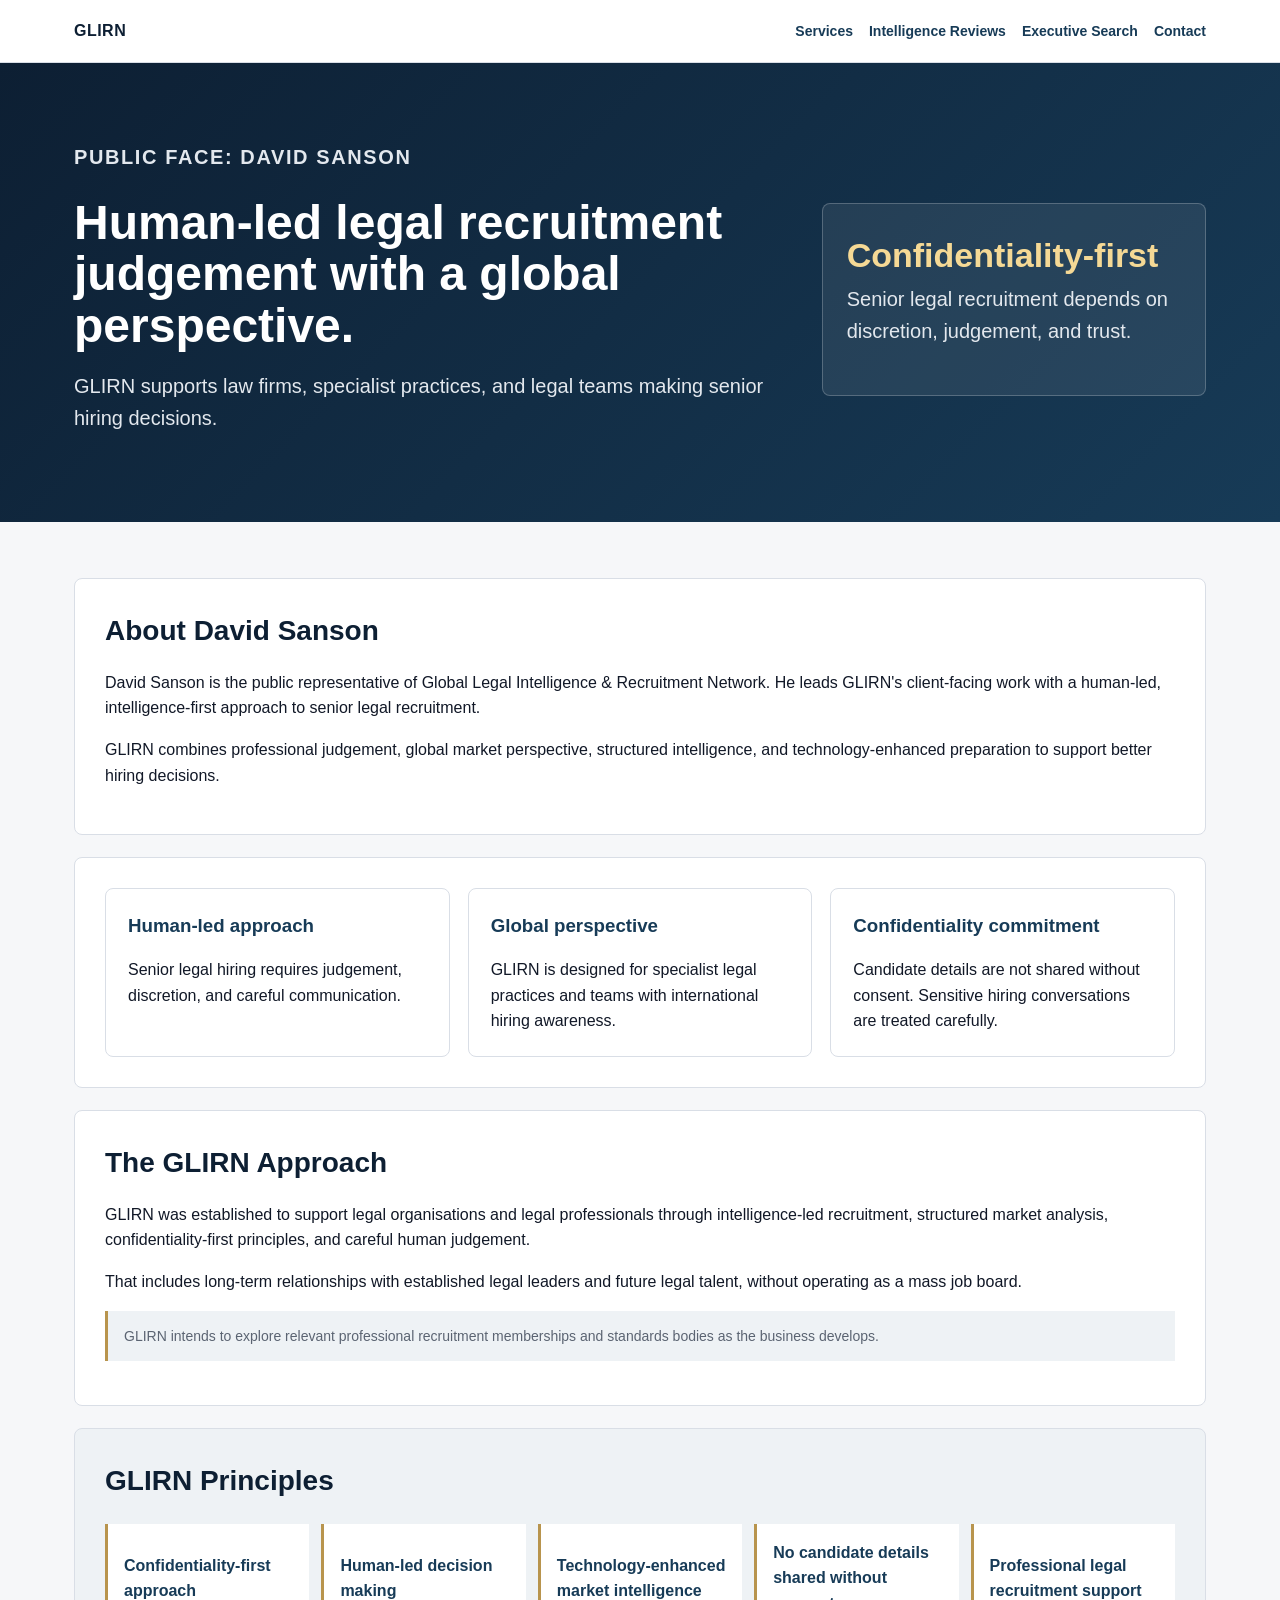
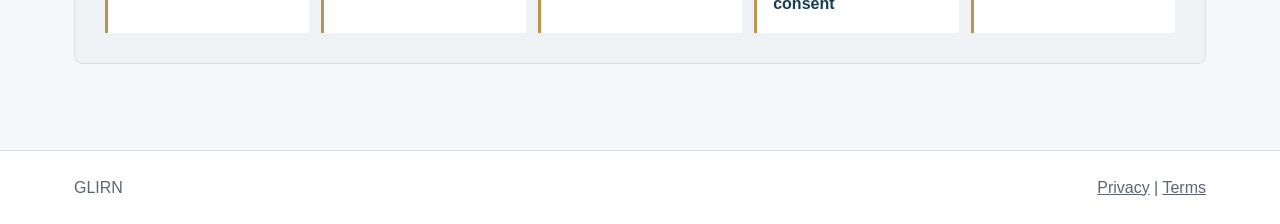
==== public/about.html @ fb08d6c9 "GLIRN Mission 102 live deployment ready" ====
<!doctype html>
<html lang="en">
<head><meta charset="utf-8"><meta name="viewport" content="width=device-width, initial-scale=1"><title>About David Sanson | GLIRN</title><link rel="stylesheet" href="styles.css"></head>
<body>
<header class="site-header"><nav class="nav"><a class="brand" href="index.html">GLIRN</a><div class="nav-links"><a href="services.html">Services</a><a href="intelligence-review.html">Intelligence Reviews</a><a href="executive-search.html">Executive Search</a><a href="contact.html">Contact</a></div></nav></header>
<section class="hero"><div class="hero-inner"><div><p class="eyebrow">Public face: David Sanson</p><h1>Human-led legal recruitment judgement with a global perspective.</h1><p>GLIRN supports law firms, specialist practices, and legal teams making senior hiring decisions.</p></div><div class="hero-panel"><strong>Confidentiality-first</strong><p>Senior legal recruitment depends on discretion, judgement, and trust.</p></div></div></section>
<main>
<section class="section"><h2>About David Sanson</h2><p>David Sanson is the public representative of Global Legal Intelligence & Recruitment Network. He leads GLIRN's client-facing work with a human-led, intelligence-first approach to senior legal recruitment.</p><p>GLIRN combines professional judgement, global market perspective, structured intelligence, and technology-enhanced preparation to support better hiring decisions.</p></section>
<section class="section grid"><div class="card"><h3>Human-led approach</h3><p>Senior legal hiring requires judgement, discretion, and careful communication.</p></div><div class="card"><h3>Global perspective</h3><p>GLIRN is designed for specialist legal practices and teams with international hiring awareness.</p></div><div class="card"><h3>Confidentiality commitment</h3><p>Candidate details are not shared without consent. Sensitive hiring conversations are treated carefully.</p></div></section>
<section class="section"><h2>The GLIRN Approach</h2><p>GLIRN was established to support legal organisations and legal professionals through intelligence-led recruitment, structured market analysis, confidentiality-first principles, and careful human judgement.</p><p>That includes long-term relationships with established legal leaders and future legal talent, without operating as a mass job board.</p><p class="standards-note">GLIRN intends to explore relevant professional recruitment memberships and standards bodies as the business develops.</p></section>
<section class="section principles"><h2>GLIRN Principles</h2><div class="principles-grid"><span>Confidentiality-first approach</span><span>Human-led decision making</span><span>Technology-enhanced market intelligence</span><span>No candidate details shared without consent</span><span>Professional legal recruitment support</span></div></section>
</main>
<footer class="footer"><div class="footer-inner"><span>GLIRN</span><span><a href="privacy.html">Privacy</a> | <a href="terms.html">Terms</a></span></div></footer>
</body>
</html>
---- public/styles.css ----
:root{
  --ink:#111827;
  --muted:#5b6472;
  --line:#d9dee6;
  --navy:#0d1f33;
  --blue:#173b57;
  --green:#0f6b57;
  --gold:#b8944d;
  --paper:#f6f7f9;
  --white:#ffffff;
}
*{box-sizing:border-box}
body{margin:0;font-family:Arial,Helvetica,sans-serif;color:var(--ink);background:var(--paper);line-height:1.6}
a{color:inherit}
.site-header{background:var(--white);border-bottom:1px solid var(--line);position:sticky;top:0;z-index:2}
.nav{max-width:1180px;margin:auto;padding:18px 24px;display:flex;align-items:center;justify-content:space-between;gap:18px}
.brand{font-weight:800;letter-spacing:.03em;color:var(--navy);text-decoration:none}
.nav-links{display:flex;flex-wrap:wrap;gap:16px}
.nav-links a{text-decoration:none;color:var(--blue);font-weight:700;font-size:14px}
.hero{background:linear-gradient(135deg,#0d1f33,#173b57);color:white}
.hero-inner{max-width:1180px;margin:auto;padding:78px 24px 64px;display:grid;grid-template-columns:1.3fr .7fr;gap:34px;align-items:center}
.hero h1{font-size:48px;line-height:1.08;margin:0 0 18px;letter-spacing:0}
.hero p{font-size:20px;color:#e3e8ee;margin:0 0 24px}
.hero-panel{border:1px solid rgba(255,255,255,.22);padding:24px;background:rgba(255,255,255,.08);border-radius:8px}
.hero-panel strong{display:block;font-size:34px;color:#f5d995}
.button-row{display:flex;flex-wrap:wrap;gap:12px}
.button{display:inline-block;padding:12px 18px;border-radius:4px;text-decoration:none;font-weight:800;background:var(--green);color:white}
.button.secondary{background:transparent;border:1px solid rgba(255,255,255,.65)}
.hero .hero-trust-line{margin:16px 0 0;font-size:14px;font-weight:800;letter-spacing:.03em;color:#f5d995}
main{max-width:1180px;margin:auto;padding:34px 24px}
.section{background:var(--white);border:1px solid var(--line);border-radius:8px;padding:30px;margin:22px 0}
.section h2{margin:0 0 12px;color:var(--navy);font-size:28px}
.grid{display:grid;grid-template-columns:repeat(3,1fr);gap:18px}
.card{border:1px solid var(--line);border-radius:8px;padding:22px;background:#fff}
.card h3{margin:0 0 8px;color:var(--blue)}
.card p{margin-bottom:0}
.eyebrow{text-transform:uppercase;font-size:12px;font-weight:800;letter-spacing:.08em;color:var(--gold)}
.split{display:grid;grid-template-columns:1fr 1fr;gap:22px}
.market-sides{border-top:4px solid var(--green)}
.audience-card,.career-card{padding:26px;border:1px solid var(--line);border-radius:8px;background:#f8fafb}
.audience-card h3,.career-card h3{margin:0 0 10px;color:var(--blue);font-size:22px}
.text-link{display:inline-block;margin-top:8px;color:var(--green);font-weight:800;text-decoration:none;border-bottom:1px solid currentColor}
.role-list,.trust-list{margin:14px 0 18px;padding-left:20px}
.role-list li,.trust-list li{margin:7px 0}
.trust-sections>div{padding:4px 8px}
.standards-note{padding:14px 16px;background:#eef2f5;border-left:3px solid var(--gold);color:var(--muted);font-size:14px}
.section-intro{max-width:780px;color:var(--muted);font-size:18px;margin:0 0 22px}
.career-pathways{border-top:4px solid var(--blue)}
.pathway-flow{display:grid;grid-template-columns:1fr auto 1fr auto 1fr auto 1fr auto 1.35fr;gap:10px;align-items:stretch;margin:26px 0}
.pathway-step{display:flex;flex-direction:column;justify-content:center;min-height:116px;padding:18px;border:1px solid var(--line);border-radius:8px;background:#f8fafb;text-align:center}
.pathway-step span{color:var(--gold);font-size:12px;font-weight:800;letter-spacing:.08em}
.pathway-step strong{margin-top:6px;color:var(--blue);line-height:1.35}
.pathway-arrow{display:flex;align-items:center;color:var(--gold);font-size:24px;font-weight:800;transform:rotate(-90deg)}
.pathway-summary{margin:0;padding:16px 18px;border-left:3px solid var(--green);background:#eef6f3;color:var(--blue);font-weight:700}
.stage-grid{display:grid;grid-template-columns:repeat(5,1fr);gap:14px;margin-top:22px}
.stage-card{padding:20px;border-top:3px solid var(--gold);background:#f8fafb}
.stage-card h3{margin:0;color:var(--blue);font-size:18px;line-height:1.35}
.stage-card ul{margin:14px 0 0;padding-left:18px;color:var(--muted)}
.stage-card li{margin:7px 0}
.professional-standards{background:var(--navy);color:#e3e8ee;border-color:var(--navy)}
.professional-standards h2{color:white}
.professional-standards p:last-child{max-width:900px;margin-bottom:0;font-size:18px}
.review-inclusions{border-top:4px solid var(--gold)}
.review-list{display:grid;grid-template-columns:repeat(5,1fr);gap:12px}
.review-list div{padding:20px;background:#f8fafb;border:1px solid var(--line);border-radius:8px}
.review-list strong{display:block;color:var(--blue);margin-bottom:8px}
.review-list span{display:block;color:var(--muted);font-size:14px}
.cta-band{background:var(--navy);color:white;border-color:var(--navy);padding:38px}
.cta-band h2{color:white;font-size:32px}
.cta-band p{max-width:820px;font-size:19px;color:#e3e8ee}
.near-top-cta{margin-top:0}
.principles{background:#eef2f5}
.principles-list{display:grid;grid-template-columns:repeat(5,1fr);gap:12px;margin:20px 0 0;padding:0;list-style:none}
.principles-list li{position:relative;display:flex;align-items:center;min-height:86px;padding:16px 16px 16px 38px;border-left:3px solid var(--gold);background:var(--white);font-weight:700;color:var(--blue)}
.principles-list li::before{content:"";position:absolute;left:17px;width:7px;height:7px;border-radius:50%;background:var(--gold)}
.principles-grid{display:grid;grid-template-columns:repeat(5,1fr);gap:12px;margin-top:20px}
.principles-grid span{display:flex;align-items:center;min-height:86px;padding:16px;border-left:3px solid var(--gold);background:var(--white);font-weight:700;color:var(--blue)}
.final-conversion{background:linear-gradient(135deg,#0d1f33,#173b57);color:white;border-color:var(--navy);padding:38px}
.final-conversion h2{color:white;font-size:32px}
.final-conversion .section-intro{color:#e3e8ee}
.conversion-card{padding:26px;border:1px solid rgba(255,255,255,.22);border-radius:8px;background:rgba(255,255,255,.08)}
.conversion-card h3{margin:0 0 10px;color:#f5d995;font-size:22px}
.conversion-card p{margin:0 0 20px;color:#e3e8ee}
.form label{display:block;margin-top:14px;font-weight:800}
.form input,.form select,.form textarea{width:100%;margin-top:6px;padding:12px;border:1px solid #b8c0c8;border-radius:4px;font:inherit;background:white}
.form button{margin-top:16px;border:0}
.footer{border-top:1px solid var(--line);background:var(--white);margin-top:30px}
.footer-inner{max-width:1180px;margin:auto;padding:24px;display:flex;justify-content:space-between;gap:18px;flex-wrap:wrap;color:var(--muted)}
@media (max-width:800px){
  .hero-inner,.split,.grid,.principles-grid,.principles-list,.review-list,.stage-grid{grid-template-columns:1fr}
  .pathway-flow{grid-template-columns:1fr}
  .pathway-arrow{justify-content:center;transform:none}
  .hero h1{font-size:34px}
  .nav{align-items:flex-start;flex-direction:column}
}
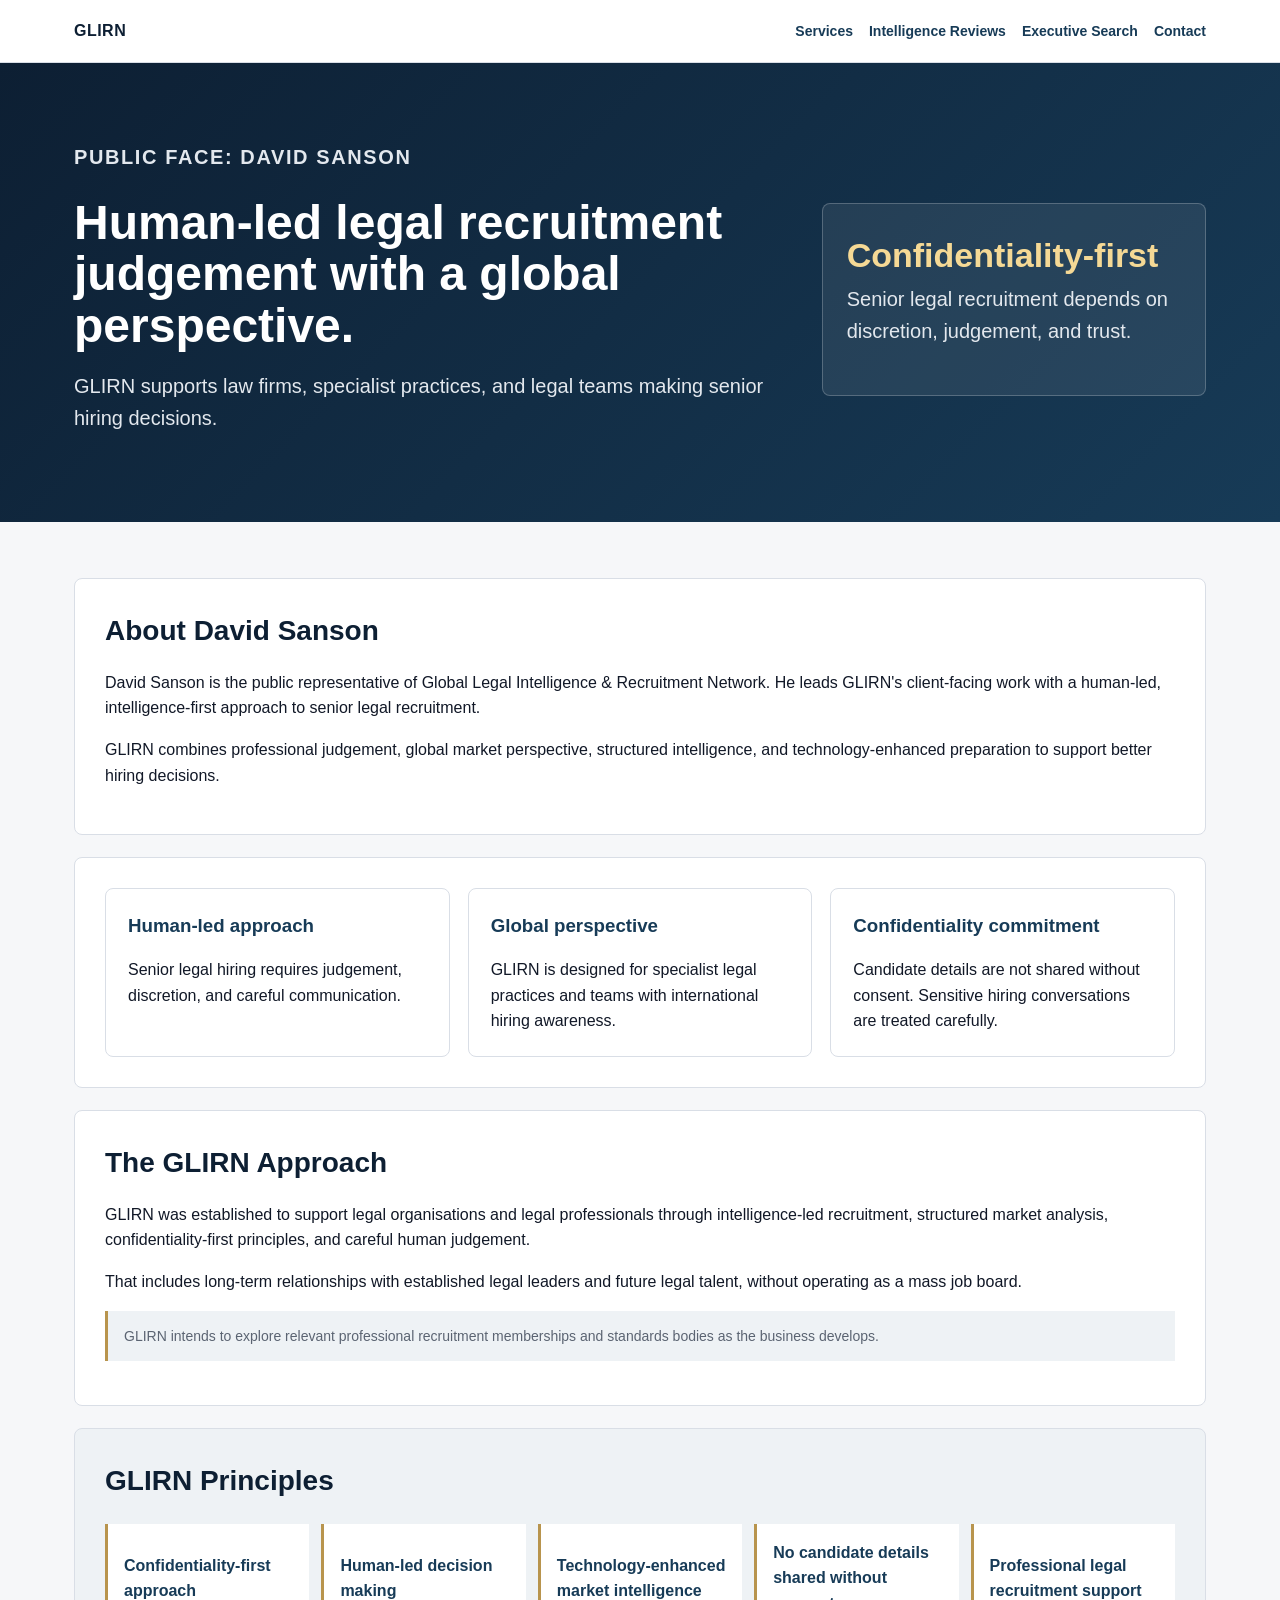
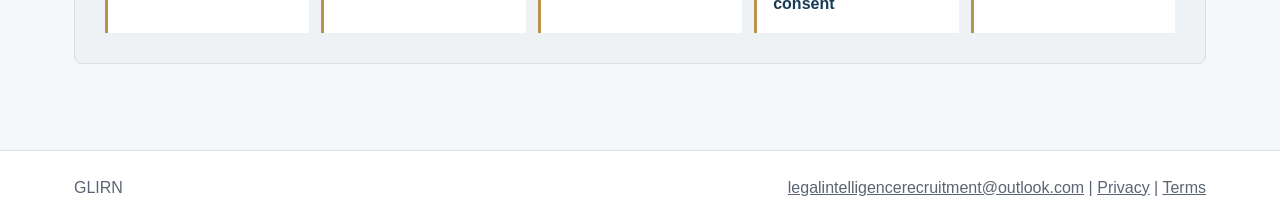
==== commit 7deaa405: "Mission 104: Add GLIRN contact email" ====
--- a/public/about.html
+++ b/public/about.html
@@ -10,6 +10,6 @@
 <section class="section"><h2>The GLIRN Approach</h2><p>GLIRN was established to support legal organisations and legal professionals through intelligence-led recruitment, structured market analysis, confidentiality-first principles, and careful human judgement.</p><p>That includes long-term relationships with established legal leaders and future legal talent, without operating as a mass job board.</p><p class="standards-note">GLIRN intends to explore relevant professional recruitment memberships and standards bodies as the business develops.</p></section>
 <section class="section principles"><h2>GLIRN Principles</h2><div class="principles-grid"><span>Confidentiality-first approach</span><span>Human-led decision making</span><span>Technology-enhanced market intelligence</span><span>No candidate details shared without consent</span><span>Professional legal recruitment support</span></div></section>
 </main>
-<footer class="footer"><div class="footer-inner"><span>GLIRN</span><span><a href="privacy.html">Privacy</a> | <a href="terms.html">Terms</a></span></div></footer>
+<footer class="footer"><div class="footer-inner"><span>GLIRN</span><span><a href="mailto:legalintelligencerecruitment@outlook.com">legalintelligencerecruitment@outlook.com</a> | <a href="privacy.html">Privacy</a> | <a href="terms.html">Terms</a></span></div></footer>
 </body>
 </html>
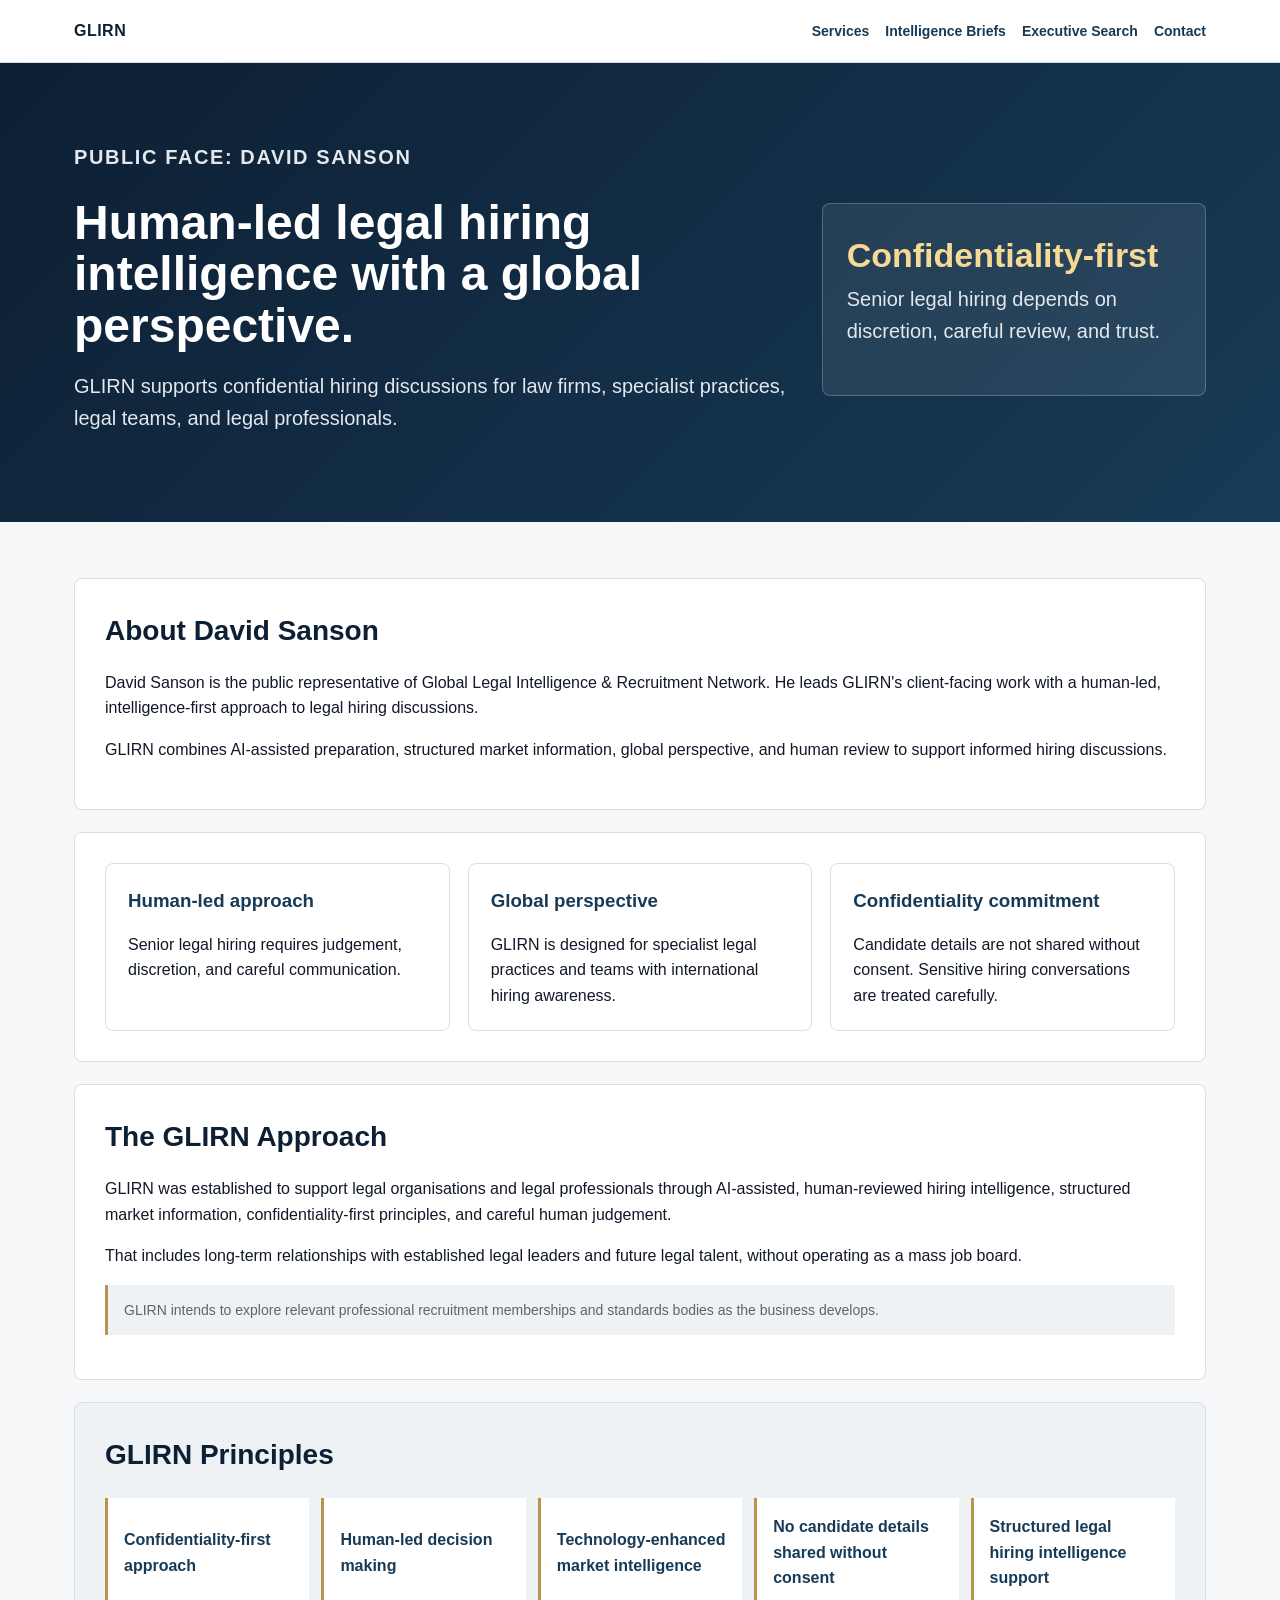
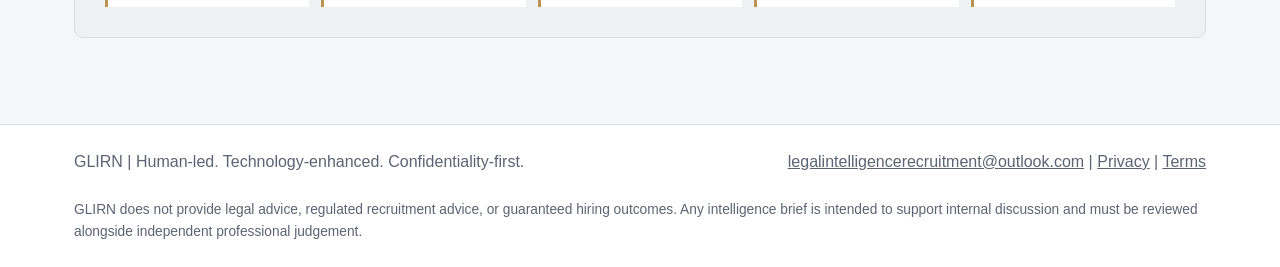
==== commit f7f0ede3: "Mission 105: Reposition GLIRN for safer human-reviewed intelligence" ====
--- a/public/about.html
+++ b/public/about.html
@@ -2,14 +2,14 @@
 <html lang="en">
 <head><meta charset="utf-8"><meta name="viewport" content="width=device-width, initial-scale=1"><title>About David Sanson | GLIRN</title><link rel="stylesheet" href="styles.css"></head>
 <body>
-<header class="site-header"><nav class="nav"><a class="brand" href="index.html">GLIRN</a><div class="nav-links"><a href="services.html">Services</a><a href="intelligence-review.html">Intelligence Reviews</a><a href="executive-search.html">Executive Search</a><a href="contact.html">Contact</a></div></nav></header>
-<section class="hero"><div class="hero-inner"><div><p class="eyebrow">Public face: David Sanson</p><h1>Human-led legal recruitment judgement with a global perspective.</h1><p>GLIRN supports law firms, specialist practices, and legal teams making senior hiring decisions.</p></div><div class="hero-panel"><strong>Confidentiality-first</strong><p>Senior legal recruitment depends on discretion, judgement, and trust.</p></div></div></section>
+<header class="site-header"><nav class="nav"><a class="brand" href="index.html">GLIRN</a><div class="nav-links"><a href="services.html">Services</a><a href="intelligence-review.html">Intelligence Briefs</a><a href="executive-search.html">Executive Search</a><a href="contact.html">Contact</a></div></nav></header>
+<section class="hero"><div class="hero-inner"><div><p class="eyebrow">Public face: David Sanson</p><h1>Human-led legal hiring intelligence with a global perspective.</h1><p>GLIRN supports confidential hiring discussions for law firms, specialist practices, legal teams, and legal professionals.</p></div><div class="hero-panel"><strong>Confidentiality-first</strong><p>Senior legal hiring depends on discretion, careful review, and trust.</p></div></div></section>
 <main>
-<section class="section"><h2>About David Sanson</h2><p>David Sanson is the public representative of Global Legal Intelligence & Recruitment Network. He leads GLIRN's client-facing work with a human-led, intelligence-first approach to senior legal recruitment.</p><p>GLIRN combines professional judgement, global market perspective, structured intelligence, and technology-enhanced preparation to support better hiring decisions.</p></section>
+<section class="section"><h2>About David Sanson</h2><p>David Sanson is the public representative of Global Legal Intelligence & Recruitment Network. He leads GLIRN's client-facing work with a human-led, intelligence-first approach to legal hiring discussions.</p><p>GLIRN combines AI-assisted preparation, structured market information, global perspective, and human review to support informed hiring discussions.</p></section>
 <section class="section grid"><div class="card"><h3>Human-led approach</h3><p>Senior legal hiring requires judgement, discretion, and careful communication.</p></div><div class="card"><h3>Global perspective</h3><p>GLIRN is designed for specialist legal practices and teams with international hiring awareness.</p></div><div class="card"><h3>Confidentiality commitment</h3><p>Candidate details are not shared without consent. Sensitive hiring conversations are treated carefully.</p></div></section>
-<section class="section"><h2>The GLIRN Approach</h2><p>GLIRN was established to support legal organisations and legal professionals through intelligence-led recruitment, structured market analysis, confidentiality-first principles, and careful human judgement.</p><p>That includes long-term relationships with established legal leaders and future legal talent, without operating as a mass job board.</p><p class="standards-note">GLIRN intends to explore relevant professional recruitment memberships and standards bodies as the business develops.</p></section>
-<section class="section principles"><h2>GLIRN Principles</h2><div class="principles-grid"><span>Confidentiality-first approach</span><span>Human-led decision making</span><span>Technology-enhanced market intelligence</span><span>No candidate details shared without consent</span><span>Professional legal recruitment support</span></div></section>
+<section class="section"><h2>The GLIRN Approach</h2><p>GLIRN was established to support legal organisations and legal professionals through AI-assisted, human-reviewed hiring intelligence, structured market information, confidentiality-first principles, and careful human judgement.</p><p>That includes long-term relationships with established legal leaders and future legal talent, without operating as a mass job board.</p><p class="standards-note">GLIRN intends to explore relevant professional recruitment memberships and standards bodies as the business develops.</p></section>
+<section class="section principles"><h2>GLIRN Principles</h2><div class="principles-grid"><span>Confidentiality-first approach</span><span>Human-led decision making</span><span>Technology-enhanced market intelligence</span><span>No candidate details shared without consent</span><span>Structured legal hiring intelligence support</span></div></section>
 </main>
-<footer class="footer"><div class="footer-inner"><span>GLIRN</span><span><a href="mailto:legalintelligencerecruitment@outlook.com">legalintelligencerecruitment@outlook.com</a> | <a href="privacy.html">Privacy</a> | <a href="terms.html">Terms</a></span></div></footer>
+<footer class="footer"><div class="footer-inner"><span>GLIRN | Human-led. Technology-enhanced. Confidentiality-first.</span><span><a href="mailto:legalintelligencerecruitment@outlook.com">legalintelligencerecruitment@outlook.com</a> | <a href="privacy.html">Privacy</a> | <a href="terms.html">Terms</a></span></div><p class="footer-disclaimer">GLIRN does not provide legal advice, regulated recruitment advice, or guaranteed hiring outcomes. Any intelligence brief is intended to support internal discussion and must be reviewed alongside independent professional judgement.</p></footer>
 </body>
 </html>
--- a/public/styles.css
+++ b/public/styles.css
@@ -86,6 +86,7 @@
 .form button{margin-top:16px;border:0}
 .footer{border-top:1px solid var(--line);background:var(--white);margin-top:30px}
 .footer-inner{max-width:1180px;margin:auto;padding:24px;display:flex;justify-content:space-between;gap:18px;flex-wrap:wrap;color:var(--muted)}
+.footer-disclaimer{max-width:1180px;margin:0 auto;padding:0 24px 24px;color:var(--muted);font-size:.86rem;line-height:1.6}
 @media (max-width:800px){
   .hero-inner,.split,.grid,.principles-grid,.principles-list,.review-list,.stage-grid{grid-template-columns:1fr}
   .pathway-flow{grid-template-columns:1fr}
